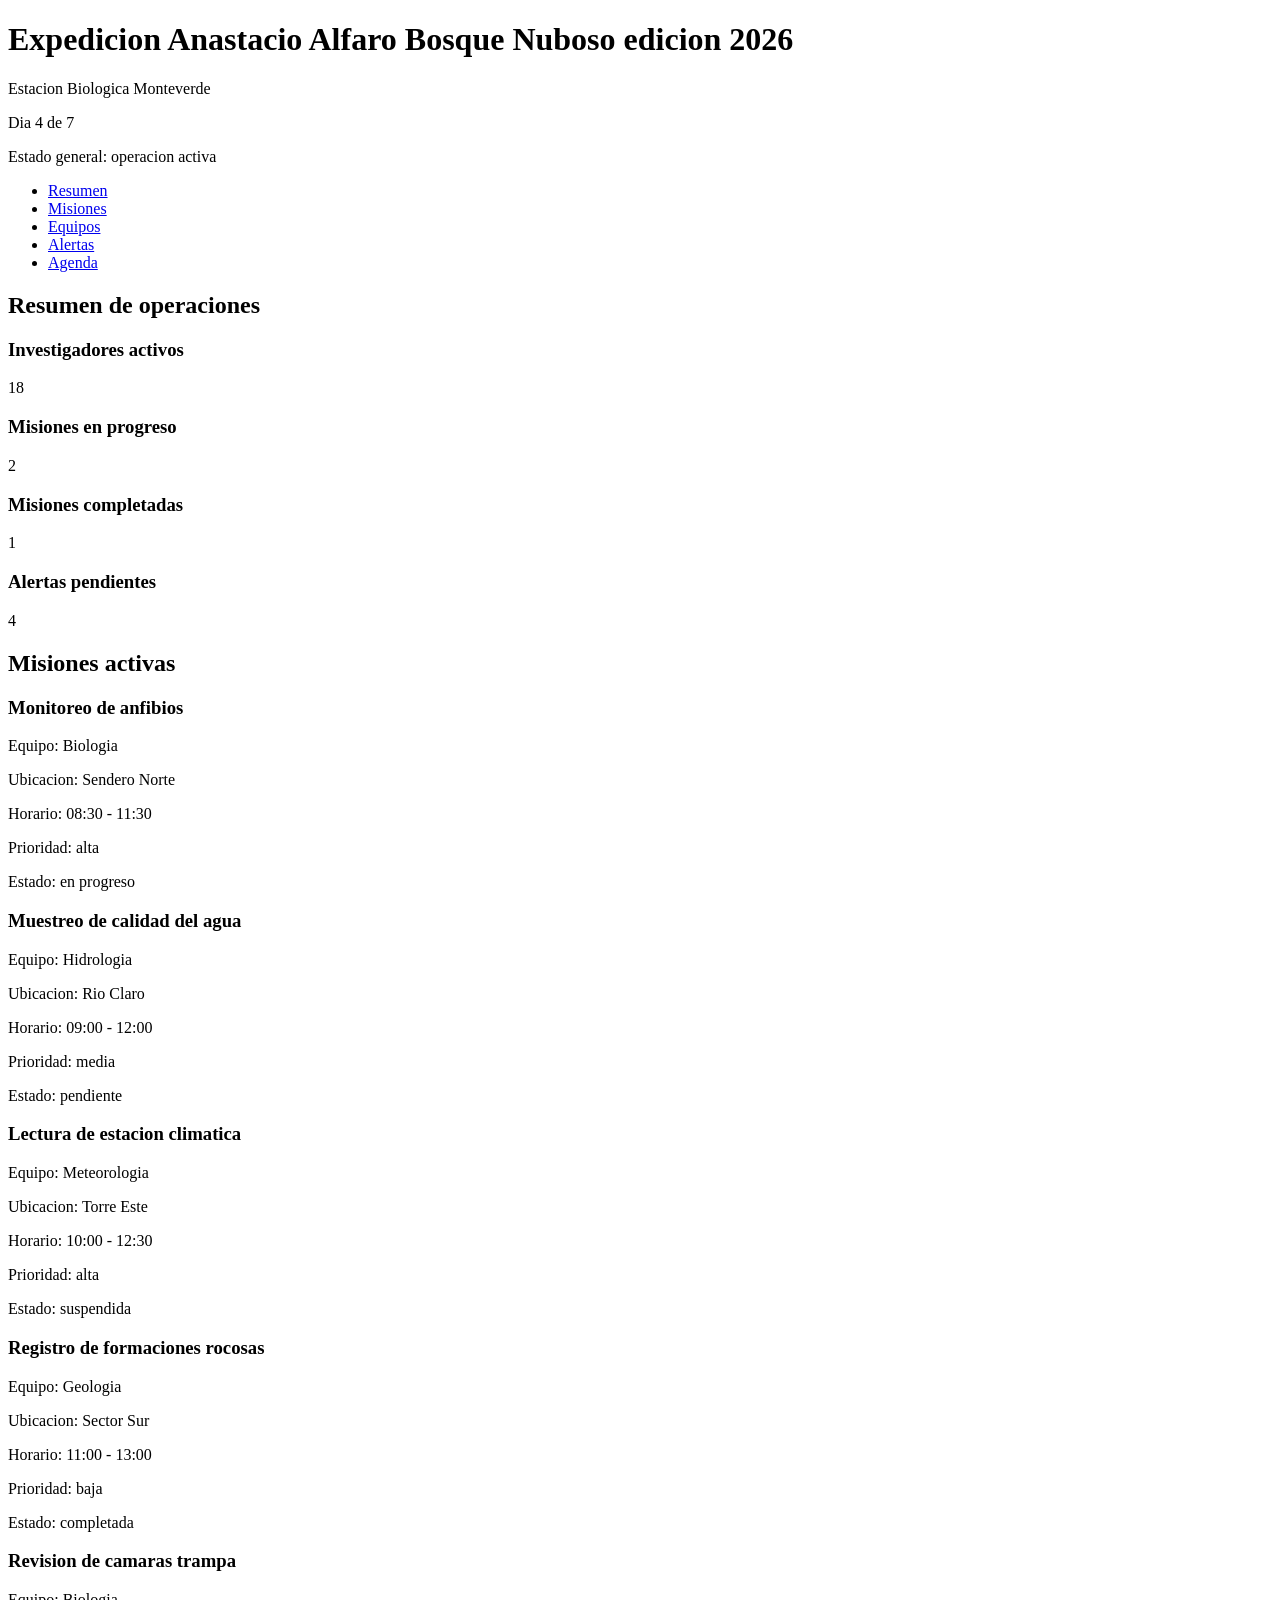
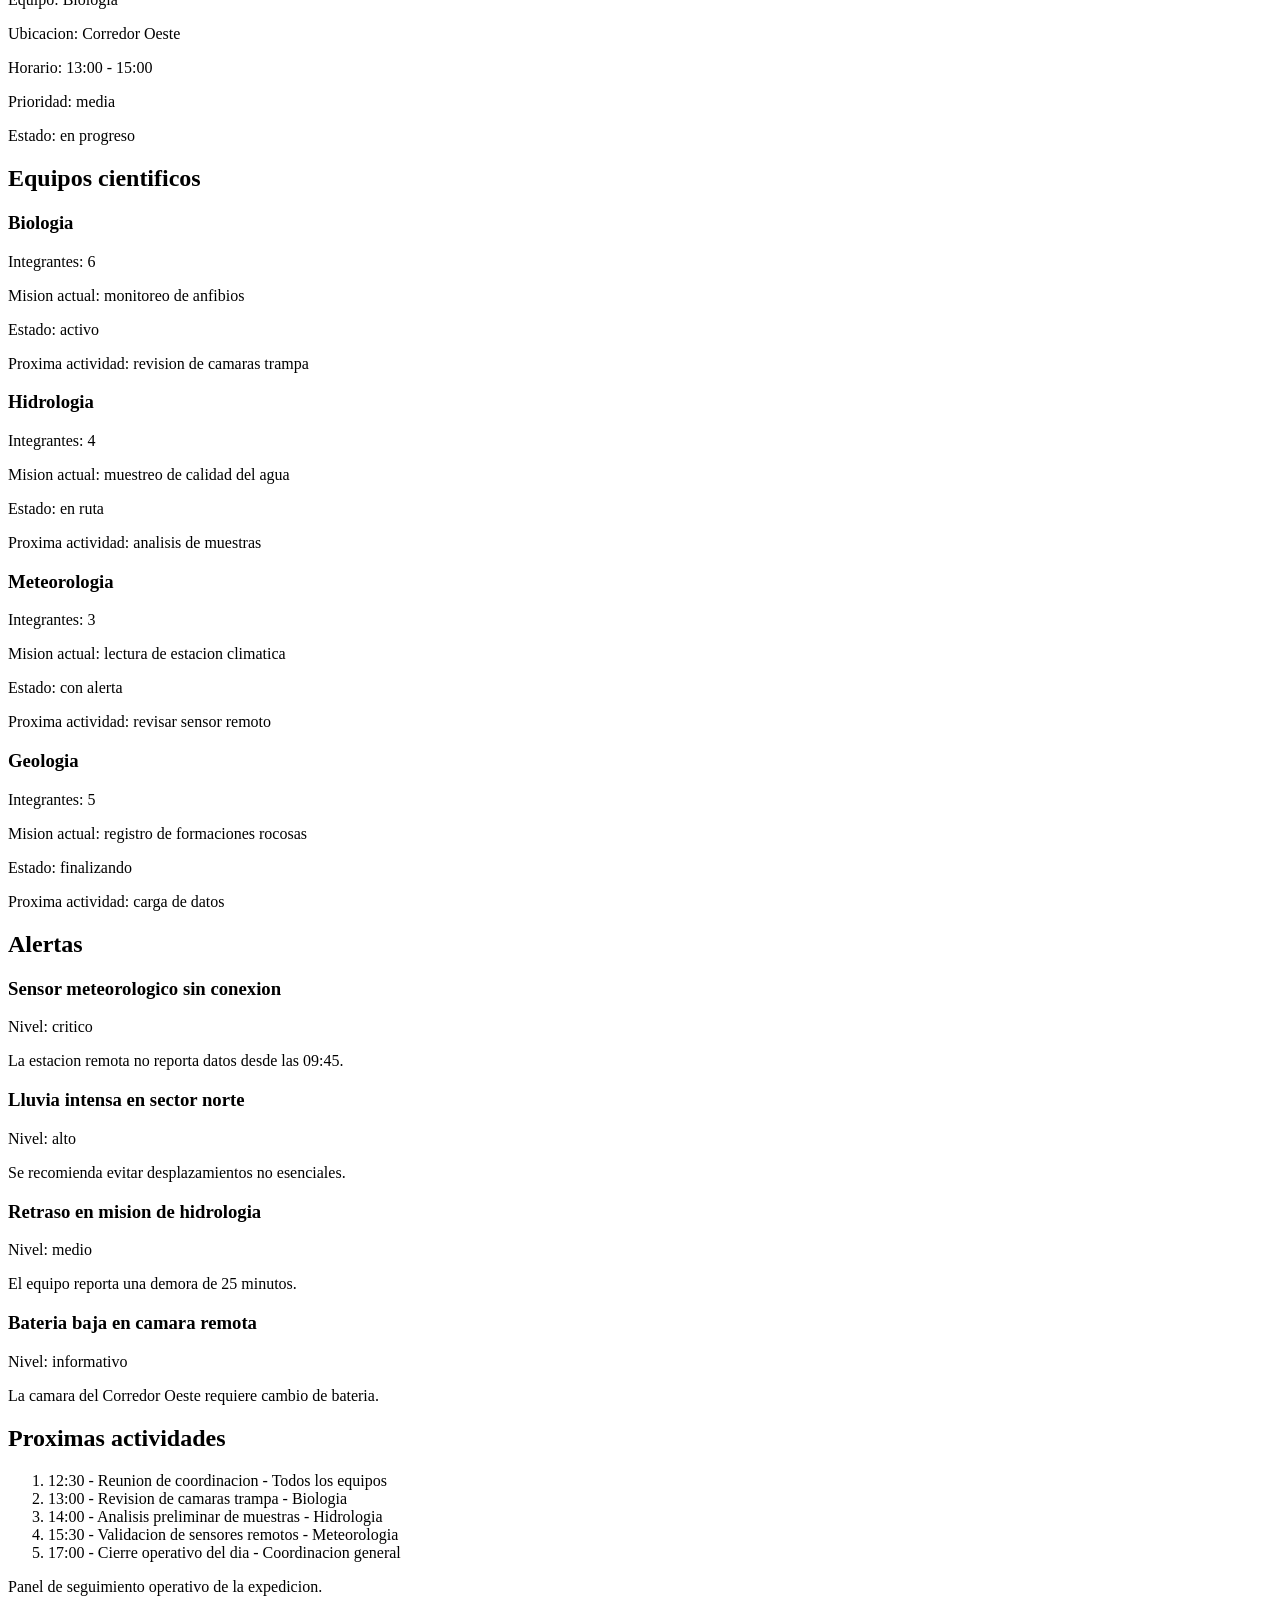
==== caso1/index.html @ 2b522f02 "Esqueleto del caso 1" ====
<!DOCTYPE html>
<html lang="es">
<head>
  <meta charset="UTF-8">
  <meta name="viewport" content="width=device-width, initial-scale=1.0">
  <title>Expedicion Bosque Nuboso 2026</title>
  <link rel="stylesheet" href="css/estilos.css">
</head>
<body>

  <header>
    <h1>Expedicion Anastacio Alfaro Bosque Nuboso edicion 2026</h1>

    <p>Estacion Biologica Monteverde</p>
    <p>Dia 4 de 7</p>
    <p>Estado general: operacion activa</p>

    <nav aria-label="navigation">
      <ul>
        <li><a href="#resumen">Resumen</a></li>
        <li><a href="#misiones">Misiones</a></li>
        <li><a href="#equipos">Equipos</a></li>
        <li><a href="#alertas">Alertas</a></li>
        <li><a href="#agenda">Agenda</a></li>
      </ul>
    </nav>
  </header>

  <main>
    <section id="resume">
      <h2>Resumen de operaciones</h2>

      <article>
        <h3>Investigadores activos</h3>
        <p>18</p>
      </article>

      <article>
        <h3>Misiones en progreso</h3>
        <p>2</p>
      </article>

      <article>
        <h3>Misiones completadas</h3>
        <p>1</p>
      </article>

      <article>
        <h3>Alertas pendientes</h3>
        <p>4</p>
      </article>
    </section>

    <section id="mission">
      <h2>Misiones activas</h2>

      <article>
        <h3>Monitoreo de anfibios</h3>
        <p>Equipo: Biologia</p>
        <p>Ubicacion: Sendero Norte</p>
        <p>Horario: 08:30 - 11:30</p>
        <p>Prioridad: alta</p>
        <p>Estado: en progreso</p>
      </article>

      <article>
        <h3>Muestreo de calidad del agua</h3>
        <p>Equipo: Hidrologia</p>
        <p>Ubicacion: Rio Claro</p>
        <p>Horario: 09:00 - 12:00</p>
        <p>Prioridad: media</p>
        <p>Estado: pendiente</p>
      </article>

      <article>
        <h3>Lectura de estacion climatica</h3>
        <p>Equipo: Meteorologia</p>
        <p>Ubicacion: Torre Este</p>
        <p>Horario: 10:00 - 12:30</p>
        <p>Prioridad: alta</p>
        <p>Estado: suspendida</p>
      </article>

      <article>
        <h3>Registro de formaciones rocosas</h3>
        <p>Equipo: Geologia</p>
        <p>Ubicacion: Sector Sur</p>
        <p>Horario: 11:00 - 13:00</p>
        <p>Prioridad: baja</p>
        <p>Estado: completada</p>
      </article>

      <article>
        <h3>Revision de camaras trampa</h3>
        <p>Equipo: Biologia</p>
        <p>Ubicacion: Corredor Oeste</p>
        <p>Horario: 13:00 - 15:00</p>
        <p>Prioridad: media</p>
        <p>Estado: en progreso</p>
      </article>
    </section>

    <section id="teams">
      <h2>Equipos cientificos</h2>

      <article>
        <h3>Biologia</h3>
        <p>Integrantes: 6</p>
        <p>Mision actual: monitoreo de anfibios</p>
        <p>Estado: activo</p>
        <p>Proxima actividad: revision de camaras trampa</p>
      </article>

      <article>
        <h3>Hidrologia</h3>
        <p>Integrantes: 4</p>
        <p>Mision actual: muestreo de calidad del agua</p>
        <p>Estado: en ruta</p>
        <p>Proxima actividad: analisis de muestras</p>
      </article>

      <article>
        <h3>Meteorologia</h3>
        <p>Integrantes: 3</p>
        <p>Mision actual: lectura de estacion climatica</p>
        <p>Estado: con alerta</p>
        <p>Proxima actividad: revisar sensor remoto</p>
      </article>

      <article>
        <h3>Geologia</h3>
        <p>Integrantes: 5</p>
        <p>Mision actual: registro de formaciones rocosas</p>
        <p>Estado: finalizando</p>
        <p>Proxima actividad: carga de datos</p>
      </article>
    </section>

    <aside id="alerts">
      <h2>Alertas</h2>

      <article>
        <h3>Sensor meteorologico sin conexion</h3>
        <p>Nivel: critico</p>
        <p>La estacion remota no reporta datos desde las 09:45.</p>
      </article>

      <article>
        <h3>Lluvia intensa en sector norte</h3>
        <p>Nivel: alto</p>
        <p>Se recomienda evitar desplazamientos no esenciales.</p>
      </article>

      <article>
        <h3>Retraso en mision de hidrologia</h3>
        <p>Nivel: medio</p>
        <p>El equipo reporta una demora de 25 minutos.</p>
      </article>

      <article>
        <h3>Bateria baja en camara remota</h3>
        <p>Nivel: informativo</p>
        <p>La camara del Corredor Oeste requiere cambio de bateria.</p>
      </article>
    </aside>

    <section id="agenda">
      <h2>Proximas actividades</h2>

      <ol>
        <li>12:30 - Reunion de coordinacion - Todos los equipos</li>
        <li>13:00 - Revision de camaras trampa - Biologia</li>
        <li>14:00 - Analisis preliminar de muestras - Hidrologia</li>
        <li>15:30 - Validacion de sensores remotos - Meteorologia</li>
        <li>17:00 - Cierre operativo del dia - Coordinacion general</li>
      </ol>
    </section>
  </main>

  <footer>
    <p>Panel de seguimiento operativo de la expedicion.</p>
  </footer>

</body>
</html>
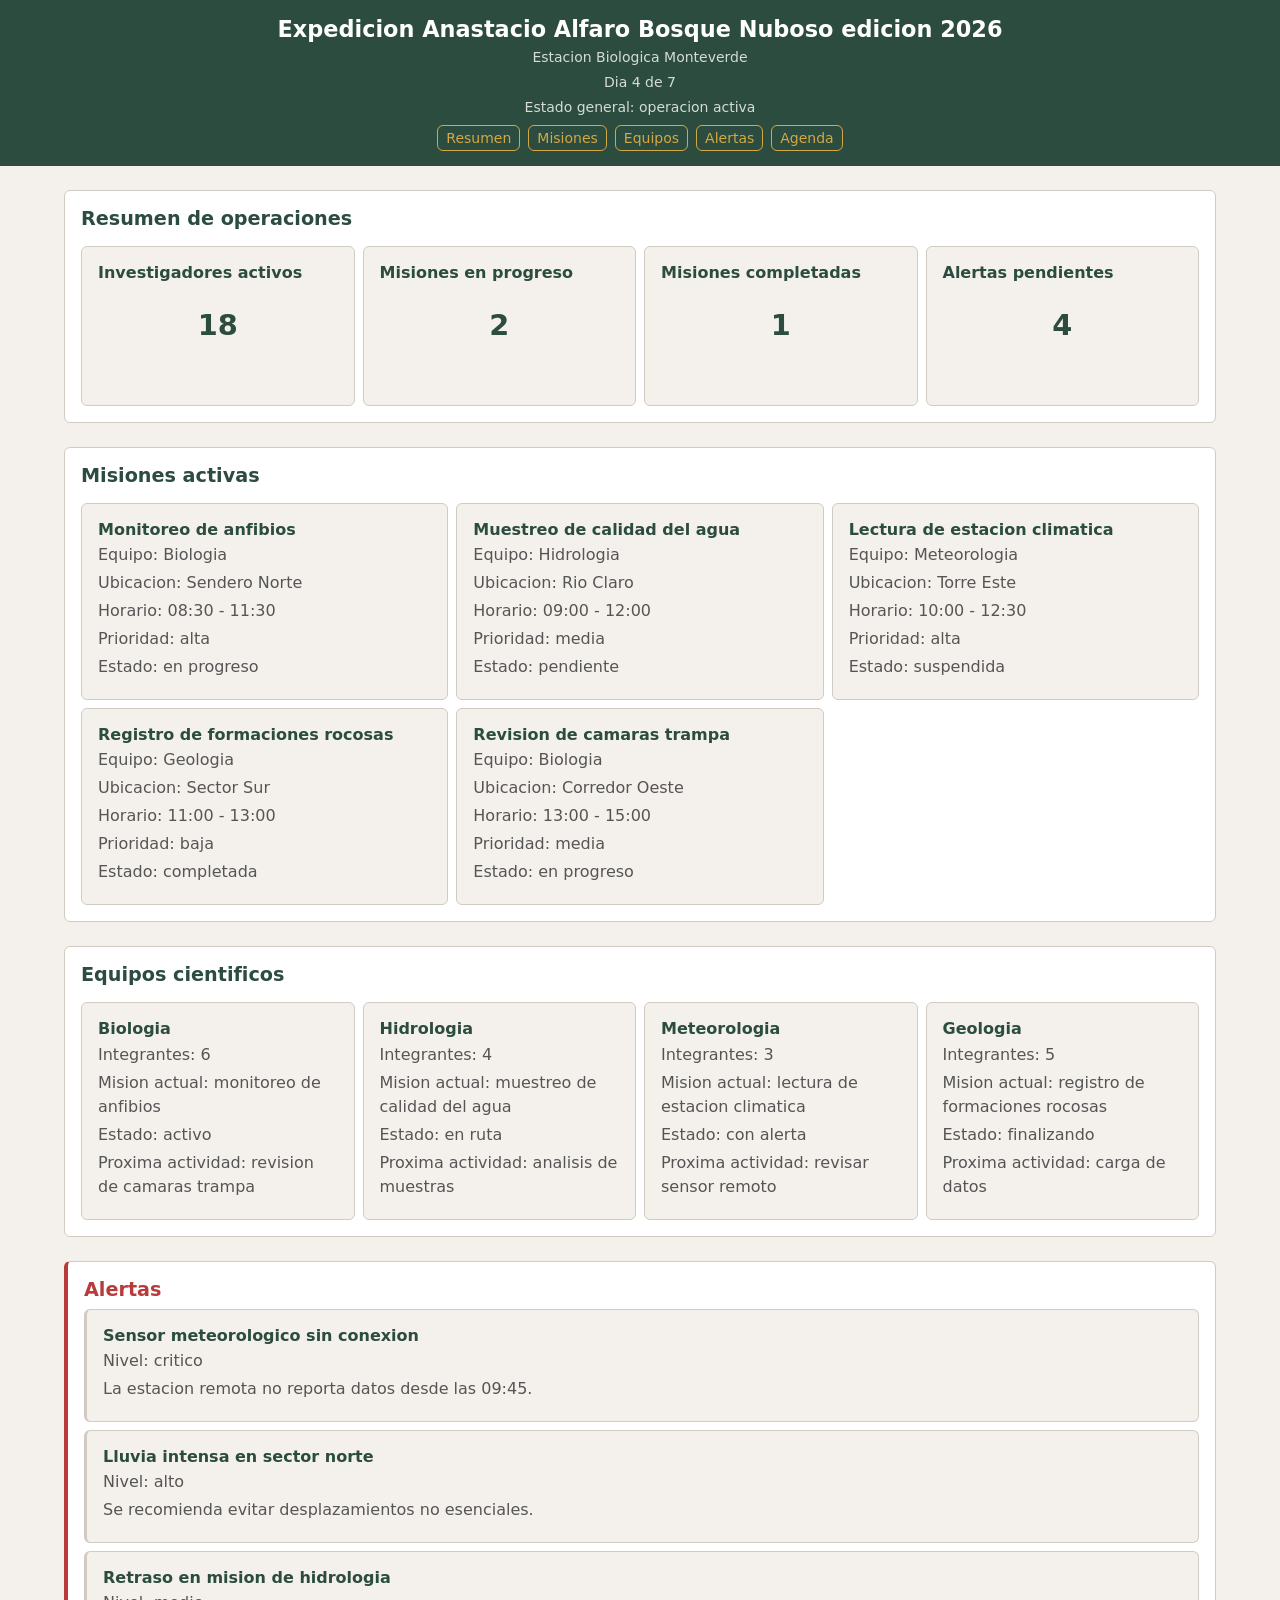
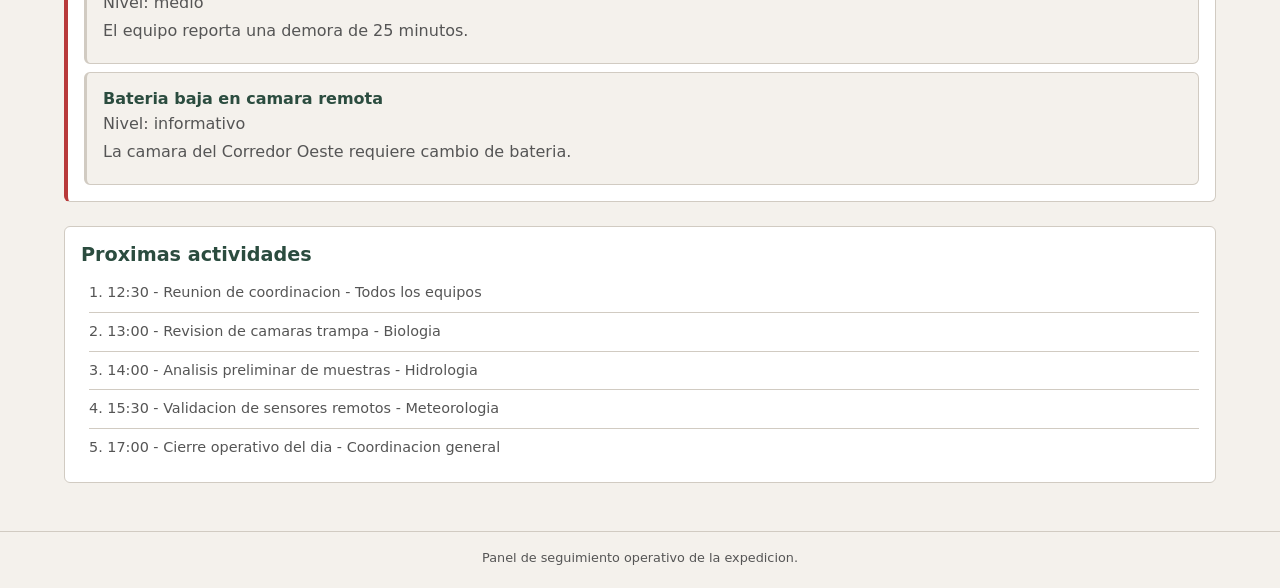
==== commit 9ea9a57b: "refractor del caso 1" ====
--- a/caso1/index.html
+++ b/caso1/index.html
@@ -17,10 +17,10 @@
 
     <nav aria-label="navigation">
       <ul>
-        <li><a href="#resumen">Resumen</a></li>
-        <li><a href="#misiones">Misiones</a></li>
-        <li><a href="#equipos">Equipos</a></li>
-        <li><a href="#alertas">Alertas</a></li>
+        <li><a href="#resume">Resumen</a></li>
+        <li><a href="#mission">Misiones</a></li>
+        <li><a href="#teams">Equipos</a></li>
+        <li><a href="#alerts">Alertas</a></li>
         <li><a href="#agenda">Agenda</a></li>
       </ul>
     </nav>
--- a/caso1/css/estilos.css
+++ b/caso1/css/estilos.css
@@ -0,0 +1,288 @@
+/* === Reset basico === */
+*,
+*::before,
+*::after {
+  box-sizing: border-box;
+  margin: 0;
+  padding: 0;
+}
+
+/* === Variables CSS === */
+:root {
+  --color-primary: #2b4c3f;
+  --color-primary-light: #3a6b55;
+  --color-accent: #d4a843;
+  --color-danger: #b83a3a;
+  --color-warning: #c47f17;
+  --color-info: #2a7ab5;
+  --color-bg: #f4f1ec;
+  --color-surface: #ffffff;
+  --color-text: #1e1e1e;
+  --color-text-secondary: #555555;
+  --color-border: #d1cbc2;
+  --space-xs: 0.25rem;
+  --space-sm: 0.5rem;
+  --space-md: 1rem;
+  --space-lg: 1.5rem;
+  --space-xl: 2rem;
+  --radius: 0.375rem;
+  --max-width: 75rem;
+}
+
+/* === Estilos base === */
+body {
+  font-family: system-ui, -apple-system, "Segoe UI", Roboto, sans-serif;
+  font-size: 1rem;
+  line-height: 1.5;
+  color: var(--color-text);
+  background-color: var(--color-bg);
+  overflow-x: hidden;
+}
+
+h1, h2, h3 {
+  line-height: 1.2;
+  color: var(--color-primary);
+}
+
+h1 { font-size: 1.4rem; }
+h2 { font-size: 1.2rem; margin-bottom: var(--space-sm); }
+h3 { font-size: 1rem; margin-bottom: var(--space-xs); }
+
+p {
+  margin-bottom: var(--space-xs);
+  color: var(--color-text-secondary);
+}
+
+a {
+  color: var(--color-accent);
+  text-decoration: none;
+}
+
+a:hover {
+  text-decoration: underline;
+}
+
+/* === Header con sticky === */
+header {
+  position: sticky;
+  top: 0;
+  z-index: 10;
+  background-color: var(--color-primary);
+  color: #ffffff;
+  padding: var(--space-md);
+}
+
+header h1 {
+  color: #ffffff;
+  margin-bottom: var(--space-xs);
+}
+
+header p {
+  color: #ffffffcc;
+  font-size: 0.875rem;
+  margin-bottom: var(--space-xs);
+}
+
+/* === Navegacion con Flexbox === */
+nav ul {
+  list-style: none;
+  display: flex;
+  flex-wrap: wrap;
+  gap: var(--space-sm);
+  margin-top: var(--space-sm);
+}
+
+nav a {
+  color: var(--color-accent);
+  font-size: 0.875rem;
+  padding: var(--space-xs) var(--space-sm);
+  border: 1px solid var(--color-accent);
+  border-radius: var(--radius);
+}
+
+nav a:hover {
+  background-color: var(--color-accent);
+  color: var(--color-primary);
+  text-decoration: none;
+}
+
+/* === Main: Grid mobile-first (1 columna) === */
+main {
+  display: grid;
+  grid-template-columns: 1fr;
+  gap: var(--space-lg);
+  padding: var(--space-md);
+  max-width: var(--max-width);
+  margin: 0 auto;
+}
+
+/* === Secciones === */
+section, aside {
+  background-color: var(--color-surface);
+  border: 1px solid var(--color-border);
+  border-radius: var(--radius);
+  padding: var(--space-md);
+}
+
+/* === Tarjetas (articles) === */
+article {
+  background-color: var(--color-bg);
+  border: 1px solid var(--color-border);
+  border-radius: var(--radius);
+  padding: var(--space-md);
+  margin-bottom: var(--space-sm);
+}
+
+article:last-child {
+  margin-bottom: 0;
+}
+
+/* === Resumen: grid para aislar h2 de las tarjetas === */
+#resume {
+  display: grid;
+  grid-template-columns: 1fr;
+  gap: var(--space-sm);
+}
+
+#resume h2 {
+  grid-column: 1 / -1;
+}
+
+#resume article {
+  position: relative;
+  min-height: 10rem;
+  margin-bottom: 0;
+}
+
+#resume article h3 {
+  position: relative;
+  z-index: 1;
+}
+
+#resume article p {
+  position: absolute;
+  inset: 0;
+  display: grid;
+  place-items: center;
+  margin: 0;
+  font-size: 1.8rem;
+  font-weight: 700;
+  color: var(--color-primary);
+}
+
+/* === Misiones y equipos: paneles con tarjetas en cuadrícula === */
+#mission,
+#teams {
+  display: grid;
+  grid-template-columns: 1fr;
+  gap: var(--space-sm);
+}
+
+#mission h2,
+#teams h2 {
+  grid-column: 1 / -1;
+}
+
+#mission article,
+#teams article {
+  margin-bottom: 0;
+}
+
+/* === Alertas: diferenciacion visual === */
+#alerts {
+  border-left: 4px solid var(--color-danger);
+}
+
+#alerts h2 {
+  color: var(--color-danger);
+}
+
+#alerts article {
+  border-left: 3px solid var(--color-border);
+}
+
+/* === Agenda === */
+#agenda ol {
+  list-style-position: inside;
+  padding-left: var(--space-sm);
+}
+
+#agenda li {
+  padding: var(--space-sm) 0;
+  border-bottom: 1px solid var(--color-border);
+  font-size: 0.9rem;
+  color: var(--color-text-secondary);
+}
+
+#agenda li:last-child {
+  border-bottom: none;
+}
+
+/* === Footer === */
+footer {
+  text-align: center;
+  padding: var(--space-md);
+  font-size: 0.8rem;
+  color: var(--color-text-secondary);
+  border-top: 1px solid var(--color-border);
+  margin-top: var(--space-lg);
+}
+
+/* === Tablet: min 48rem === */
+@media (min-width: 48rem) {
+  header {
+    text-align: center;
+  }
+
+  nav ul {
+    justify-content: center;
+  }
+
+  main {
+    grid-template-columns: repeat(2, 1fr);
+    padding: var(--space-lg);
+  }
+
+  #agenda {
+    grid-column: 1 / -1;
+  }
+
+  #resume {
+    grid-template-columns: repeat(4, minmax(0, 1fr));
+  }
+
+  #mission,
+  #teams {
+    grid-column: 1 / -1;
+    grid-template-columns: repeat(2, minmax(0, 1fr));
+  }
+}
+
+/* === Escritorio: min 64rem === */
+@media (min-width: 64rem) {
+  main {
+    grid-template-columns: 1fr;
+  }
+
+  #resume,
+  #agenda {
+    grid-column: auto;
+  }
+
+  #alerts {
+    grid-column: auto;
+    grid-row: auto;
+  }
+
+  #mission {
+    grid-template-columns: repeat(3, minmax(0, 1fr));
+  }
+
+  #teams {
+    grid-template-columns: repeat(4, minmax(0, 1fr));
+  }
+
+  #alerts {
+    grid-template-columns: repeat(2, minmax(0, 1fr));
+  }
+}
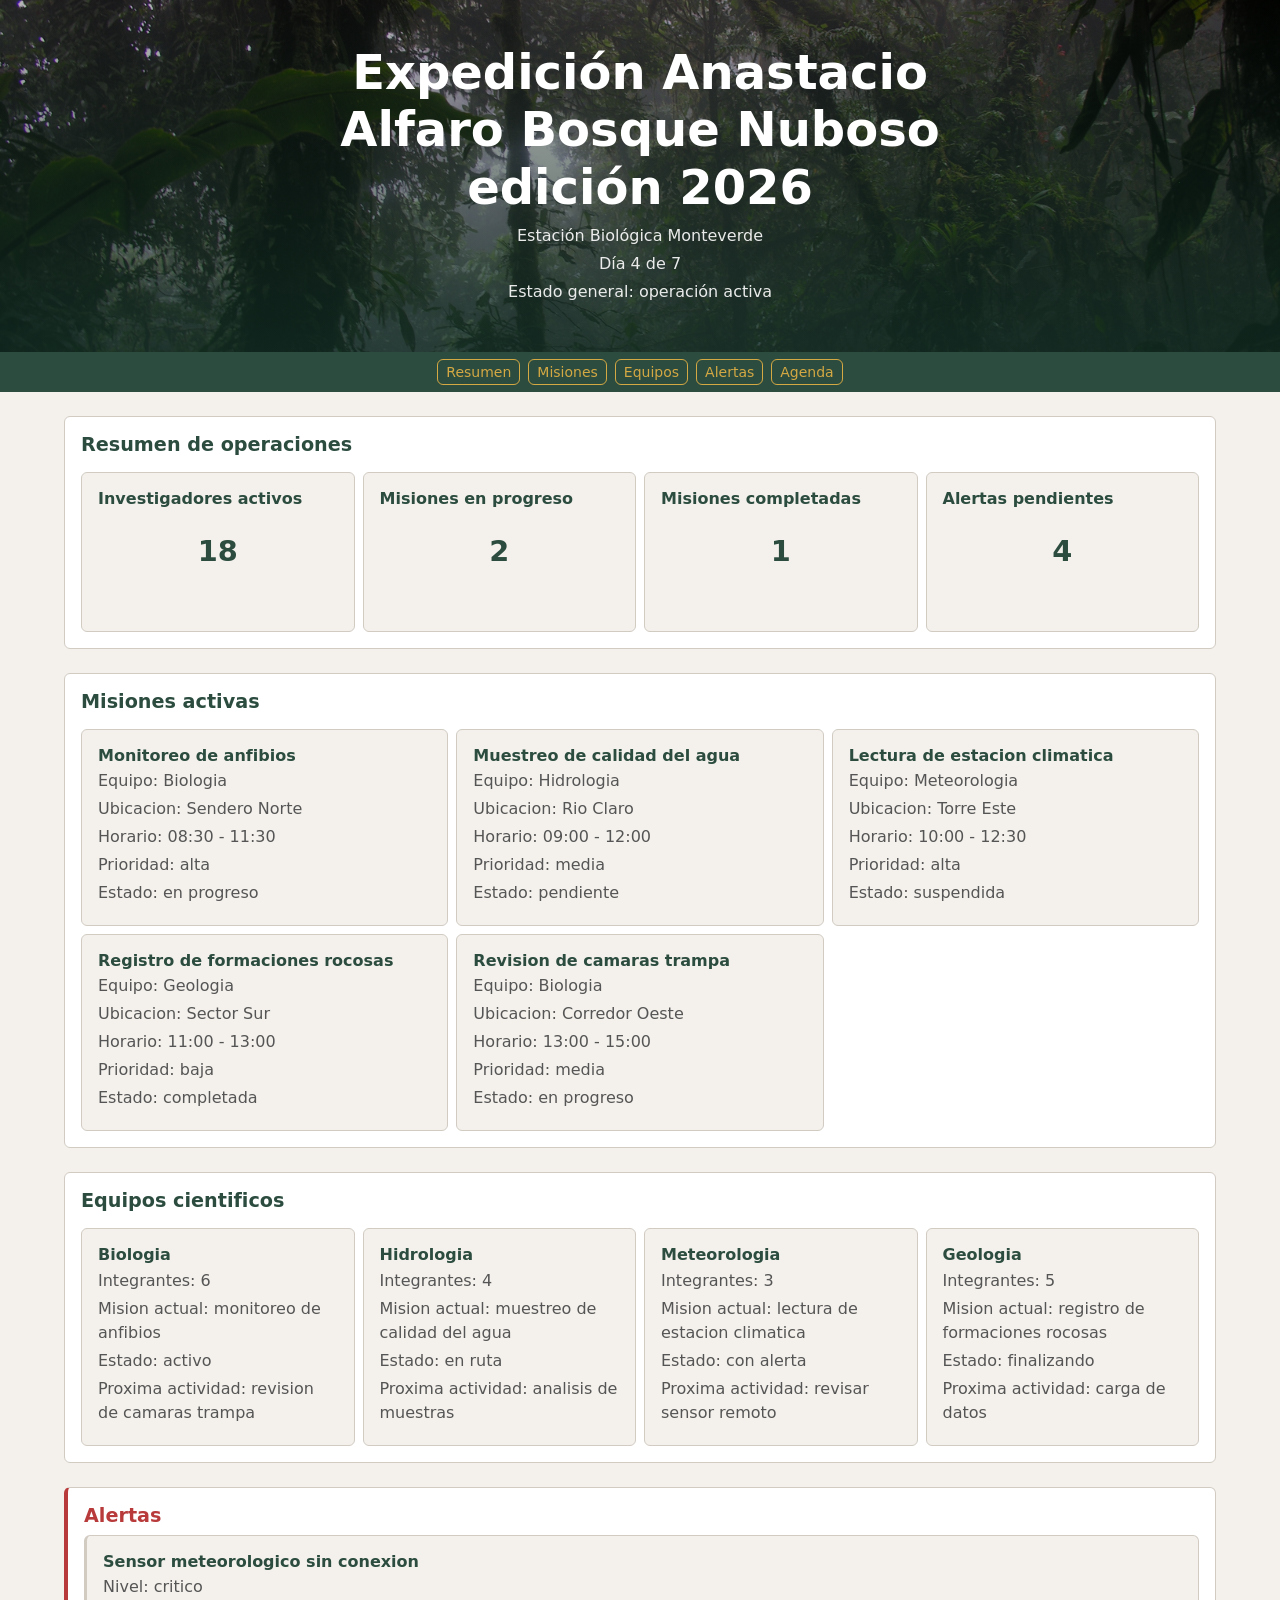
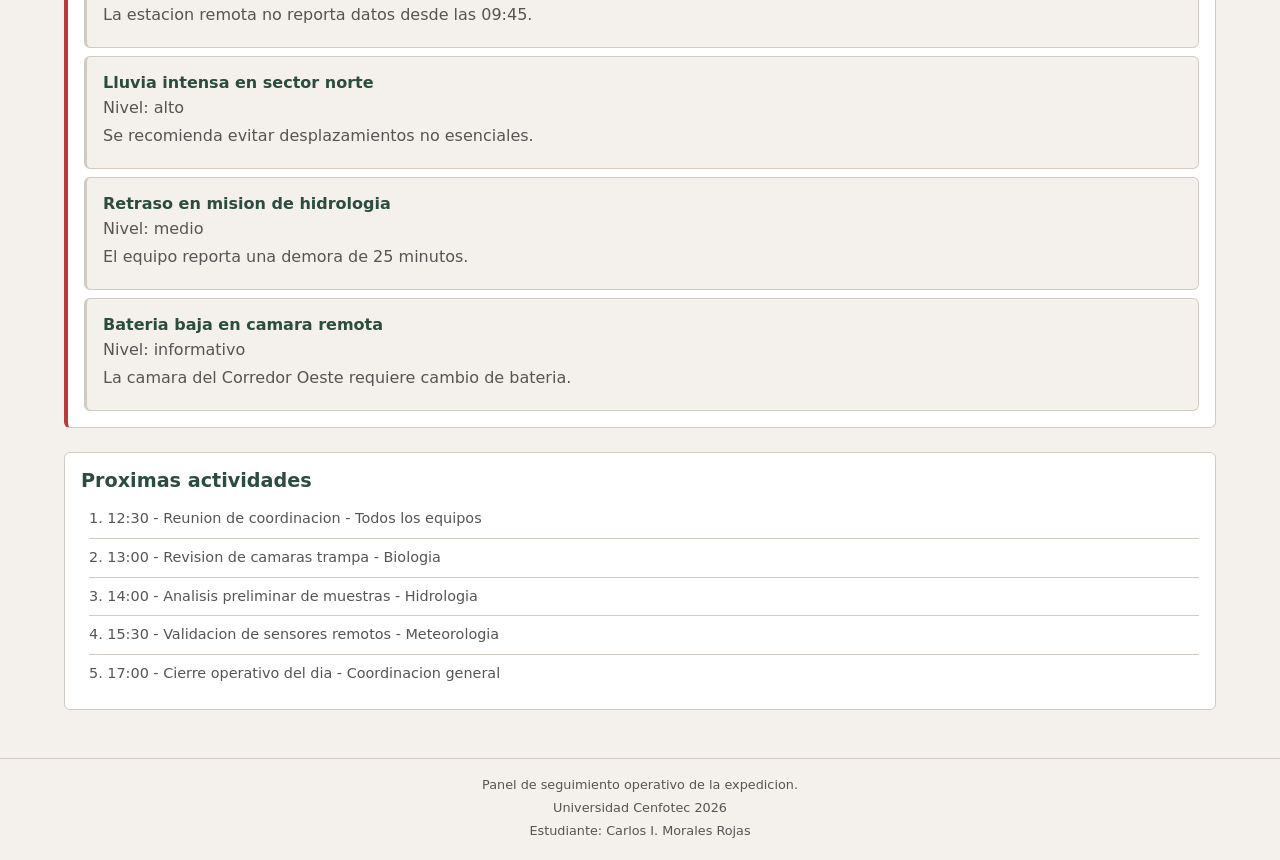
==== commit 68f8c5ef: "anadir imagen de fondo" ====
--- a/caso1/index.html
+++ b/caso1/index.html
@@ -9,13 +9,21 @@
 <body>
 
   <header>
-    <h1>Expedicion Anastacio Alfaro Bosque Nuboso edicion 2026</h1>
+    <div class="hero">
+      <img
+        src="img/MonteVerde.jpg"
+        alt="Bosque nuboso de Monteverde cubierto por neblina"
+      >
 
-    <p>Estacion Biologica Monteverde</p>
-    <p>Dia 4 de 7</p>
-    <p>Estado general: operacion activa</p>
+      <div class="hero-content">
+        <h1>Expedición Anastacio Alfaro Bosque Nuboso edición 2026</h1>
+        <p>Estación Biológica Monteverde</p>
+        <p>Día 4 de 7</p>
+        <p>Estado general: operación activa</p>
+      </div>
+    </div>
 
-    <nav aria-label="navigation">
+    <nav aria-label="Navegación principal">
       <ul>
         <li><a href="#resume">Resumen</a></li>
         <li><a href="#mission">Misiones</a></li>
@@ -179,7 +187,10 @@
 
   <footer>
     <p>Panel de seguimiento operativo de la expedicion.</p>
+    <p>Universidad Cenfotec 2026 </p>
+    <p>Estudiante: Carlos I. Morales Rojas</p>
+
   </footer>
 
 </body>
-</html>+</html>
--- a/caso1/css/estilos.css
+++ b/caso1/css/estilos.css
@@ -64,32 +64,72 @@
 
 /* === Header con sticky === */
 header {
+  background-color: var(--color-primary);
+}
+
+.hero {
+  position: relative;
+  min-height: clamp(14rem, 32vw, 22rem);
+  display: grid;
+  place-items: center;
+  overflow: hidden;
+}
+
+.hero::after {
+  content: "";
+  position: absolute;
+  inset: 0;
+  background: linear-gradient(
+    to bottom,
+    rgb(0 0 0 / 0.28),
+    rgb(17 45 35 / 0.78)
+  );
+}
+
+.hero img {
+  position: absolute;
+  inset: 0;
+  width: 100%;
+  height: 100%;
+  object-fit: cover;
+  object-position: center 42%;
+}
+
+.hero-content {
+  position: relative;
+  z-index: 1;
+  max-width: 48rem;
+  padding: var(--space-xl);
+  text-align: center;
+  color: #ffffff;
+}
+
+.hero-content h1 {
+  color: #ffffff;
+  font-size: clamp(1.7rem, 4vw, 3rem);
+  margin-bottom: var(--space-sm);
+}
+
+.hero-content p {
+  color: rgb(255 255 255 / 0.9);
+  margin-bottom: var(--space-xs);
+}
+
+/* === Navegacion con Flexbox === */
+nav {
   position: sticky;
   top: 0;
   z-index: 10;
+  padding: var(--space-sm) var(--space-md);
   background-color: var(--color-primary);
-  color: #ffffff;
-  padding: var(--space-md);
-}
-
-header h1 {
-  color: #ffffff;
-  margin-bottom: var(--space-xs);
-}
-
-header p {
-  color: #ffffffcc;
-  font-size: 0.875rem;
-  margin-bottom: var(--space-xs);
-}
-
-/* === Navegacion con Flexbox === */
+}
+
 nav ul {
   list-style: none;
   display: flex;
+  justify-content: center;
   flex-wrap: wrap;
   gap: var(--space-sm);
-  margin-top: var(--space-sm);
 }
 
 nav a {
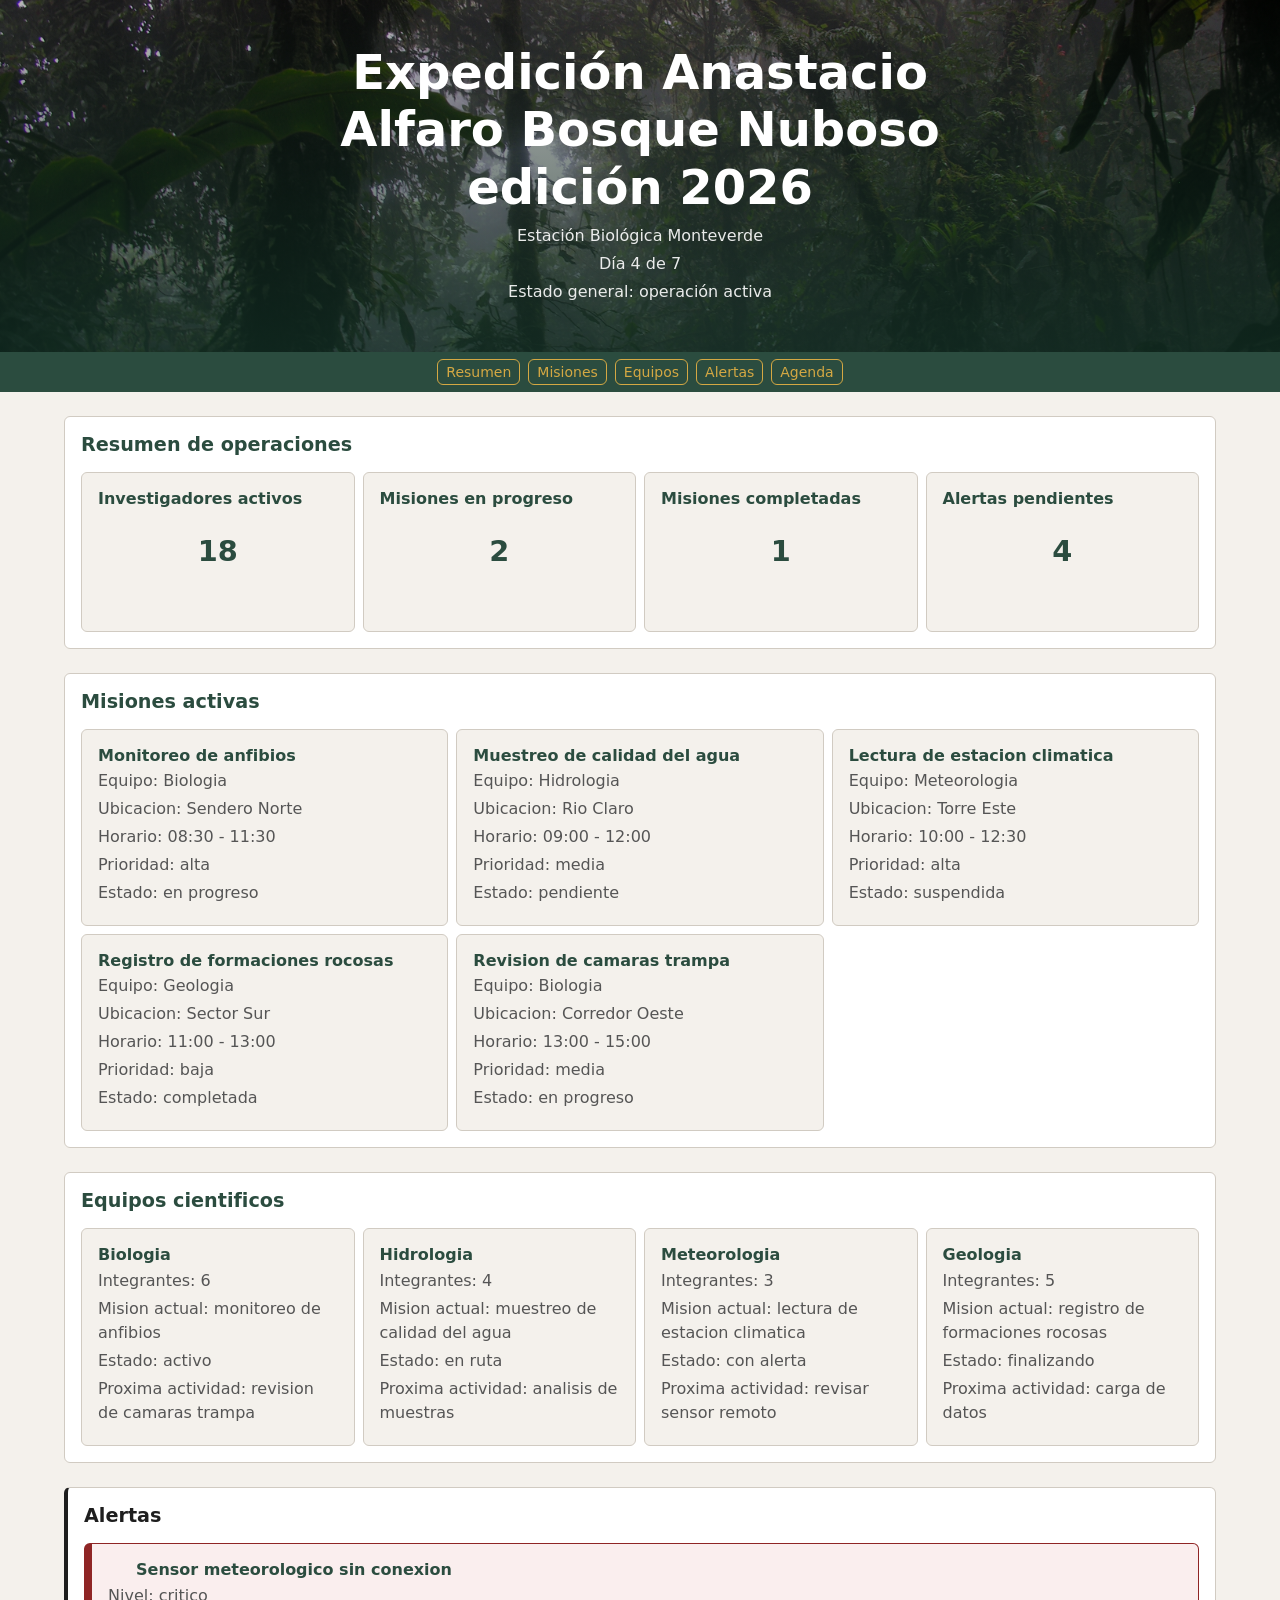
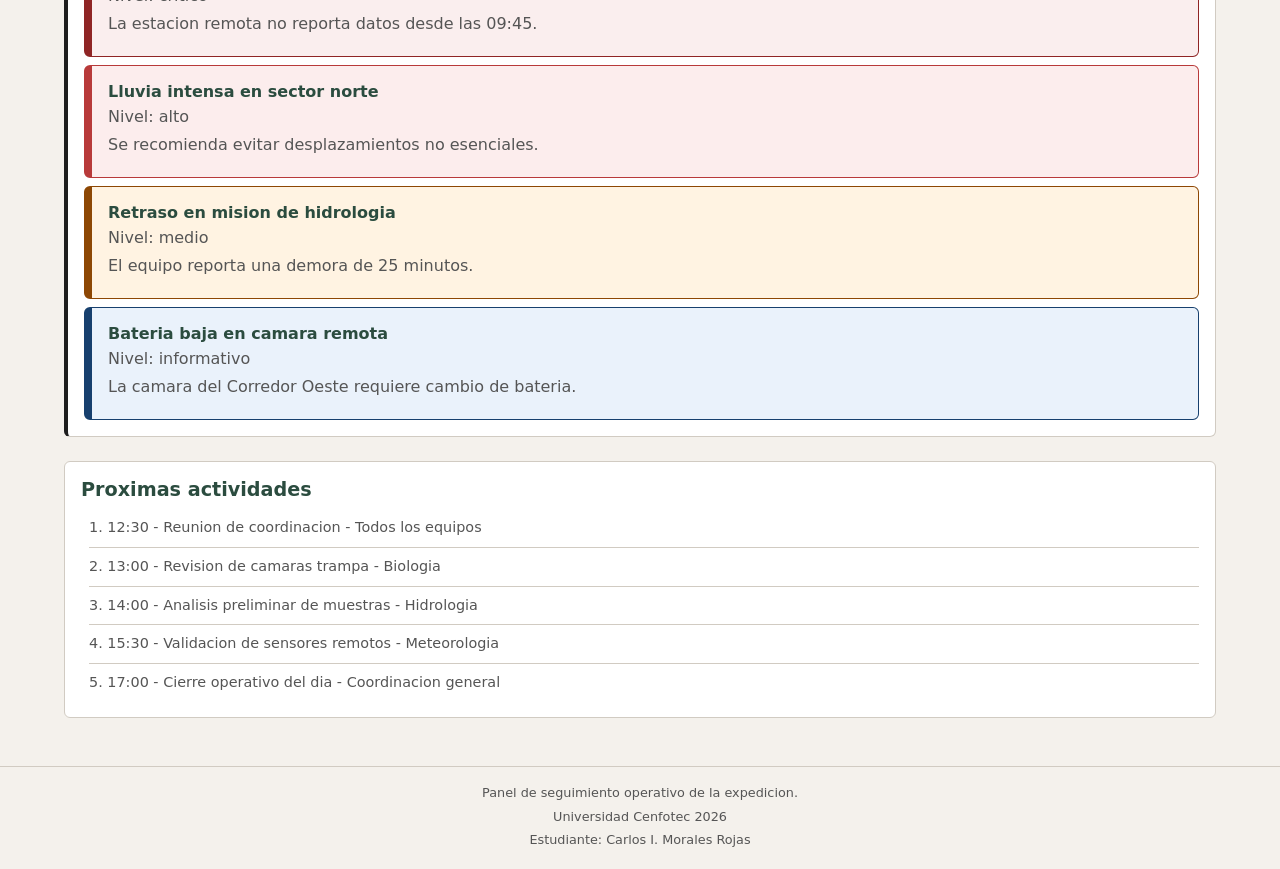
==== commit 414e5da8: "alertas con colores e icono para criticidad" ====
--- a/caso1/index.html
+++ b/caso1/index.html
@@ -147,25 +147,28 @@
     <aside id="alerts">
       <h2>Alertas</h2>
 
-      <article>
-        <h3>Sensor meteorologico sin conexion</h3>
+      <article class="alert alert--critical">
+        <h3>
+          <span class="alert-icon" aria-hidden="true"></span>
+          Sensor meteorologico sin conexion
+        </h3>
         <p>Nivel: critico</p>
         <p>La estacion remota no reporta datos desde las 09:45.</p>
       </article>
 
-      <article>
+      <article class="alert alert--high">
         <h3>Lluvia intensa en sector norte</h3>
         <p>Nivel: alto</p>
         <p>Se recomienda evitar desplazamientos no esenciales.</p>
       </article>
 
-      <article>
+      <article class="alert alert--medium">
         <h3>Retraso en mision de hidrologia</h3>
         <p>Nivel: medio</p>
         <p>El equipo reporta una demora de 25 minutos.</p>
       </article>
 
-      <article>
+      <article class="alert alert--info">
         <h3>Bateria baja en camara remota</h3>
         <p>Nivel: informativo</p>
         <p>La camara del Corredor Oeste requiere cambio de bateria.</p>
--- a/caso1/css/estilos.css
+++ b/caso1/css/estilos.css
@@ -15,6 +15,14 @@
   --color-danger: #b83a3a;
   --color-warning: #c47f17;
   --color-info: #2a7ab5;
+  --color-critical-bg: #faeeee;
+  --color-critical-border: #8f2525;
+  --color-high-bg: #fceded;
+  --color-high-border: #b83a3a;
+  --color-medium-bg: #fff3e2;
+  --color-medium-border: #8d4704;
+  --color-info-bg: #eaf2fb;
+  --color-info-border: #17406e;
   --color-bg: #f4f1ec;
   --color-surface: #ffffff;
   --color-text: #1e1e1e;
@@ -230,15 +238,58 @@
 
 /* === Alertas: diferenciacion visual === */
 #alerts {
-  border-left: 4px solid var(--color-danger);
+  border-left: 4px solid var(--color-text);
+  display: grid;
+  grid-template-columns: 1fr;
+  gap: var(--space-sm);
 }
 
 #alerts h2 {
-  color: var(--color-danger);
+  color: var(--color-text);
+  grid-column: 1 / -1;
 }
 
 #alerts article {
   border-left: 3px solid var(--color-border);
+  margin-bottom: 0;
+}
+
+#alerts .alert--critical {
+  background-color: var(--color-critical-bg);
+  border-color: var(--color-critical-border);
+  border-left: 0.5rem solid var(--color-critical-border);
+}
+
+#alerts .alert--critical h3 {
+  display: flex;
+  align-items: center;
+  gap: var(--space-sm);
+}
+
+#alerts .alert-icon {
+  inline-size: 1.25rem;
+  block-size: 1.25rem;
+  flex: 0 0 auto;
+  background-color: var(--color-critical-border);
+  mask: url("../img/critical-ico.svg") center / contain no-repeat;
+}
+
+#alerts .alert--high {
+  background-color: var(--color-high-bg);
+  border-color: var(--color-high-border);
+  border-left: 0.5rem solid var(--color-high-border);
+}
+
+#alerts .alert--medium {
+  background-color: var(--color-medium-bg);
+  border-color: var(--color-medium-border);
+  border-left: 0.5rem solid var(--color-medium-border);
+}
+
+#alerts .alert--info {
+  background-color: var(--color-info-bg);
+  border-color: var(--color-info-border);
+  border-left: 0.5rem solid var(--color-info-border);
 }
 
 /* === Agenda === */
@@ -288,6 +339,7 @@
   }
 
   #resume {
+    grid-column: 1 / -1;
     grid-template-columns: repeat(4, minmax(0, 1fr));
   }
 
@@ -296,6 +348,10 @@
     grid-column: 1 / -1;
     grid-template-columns: repeat(2, minmax(0, 1fr));
   }
+
+  #alerts {
+    grid-column: 1 / -1;
+  }
 }
 
 /* === Escritorio: min 64rem === */
@@ -323,6 +379,6 @@
   }
 
   #alerts {
-    grid-template-columns: repeat(2, minmax(0, 1fr));
-  }
-}
+    grid-template-columns: 1fr;
+  }
+}
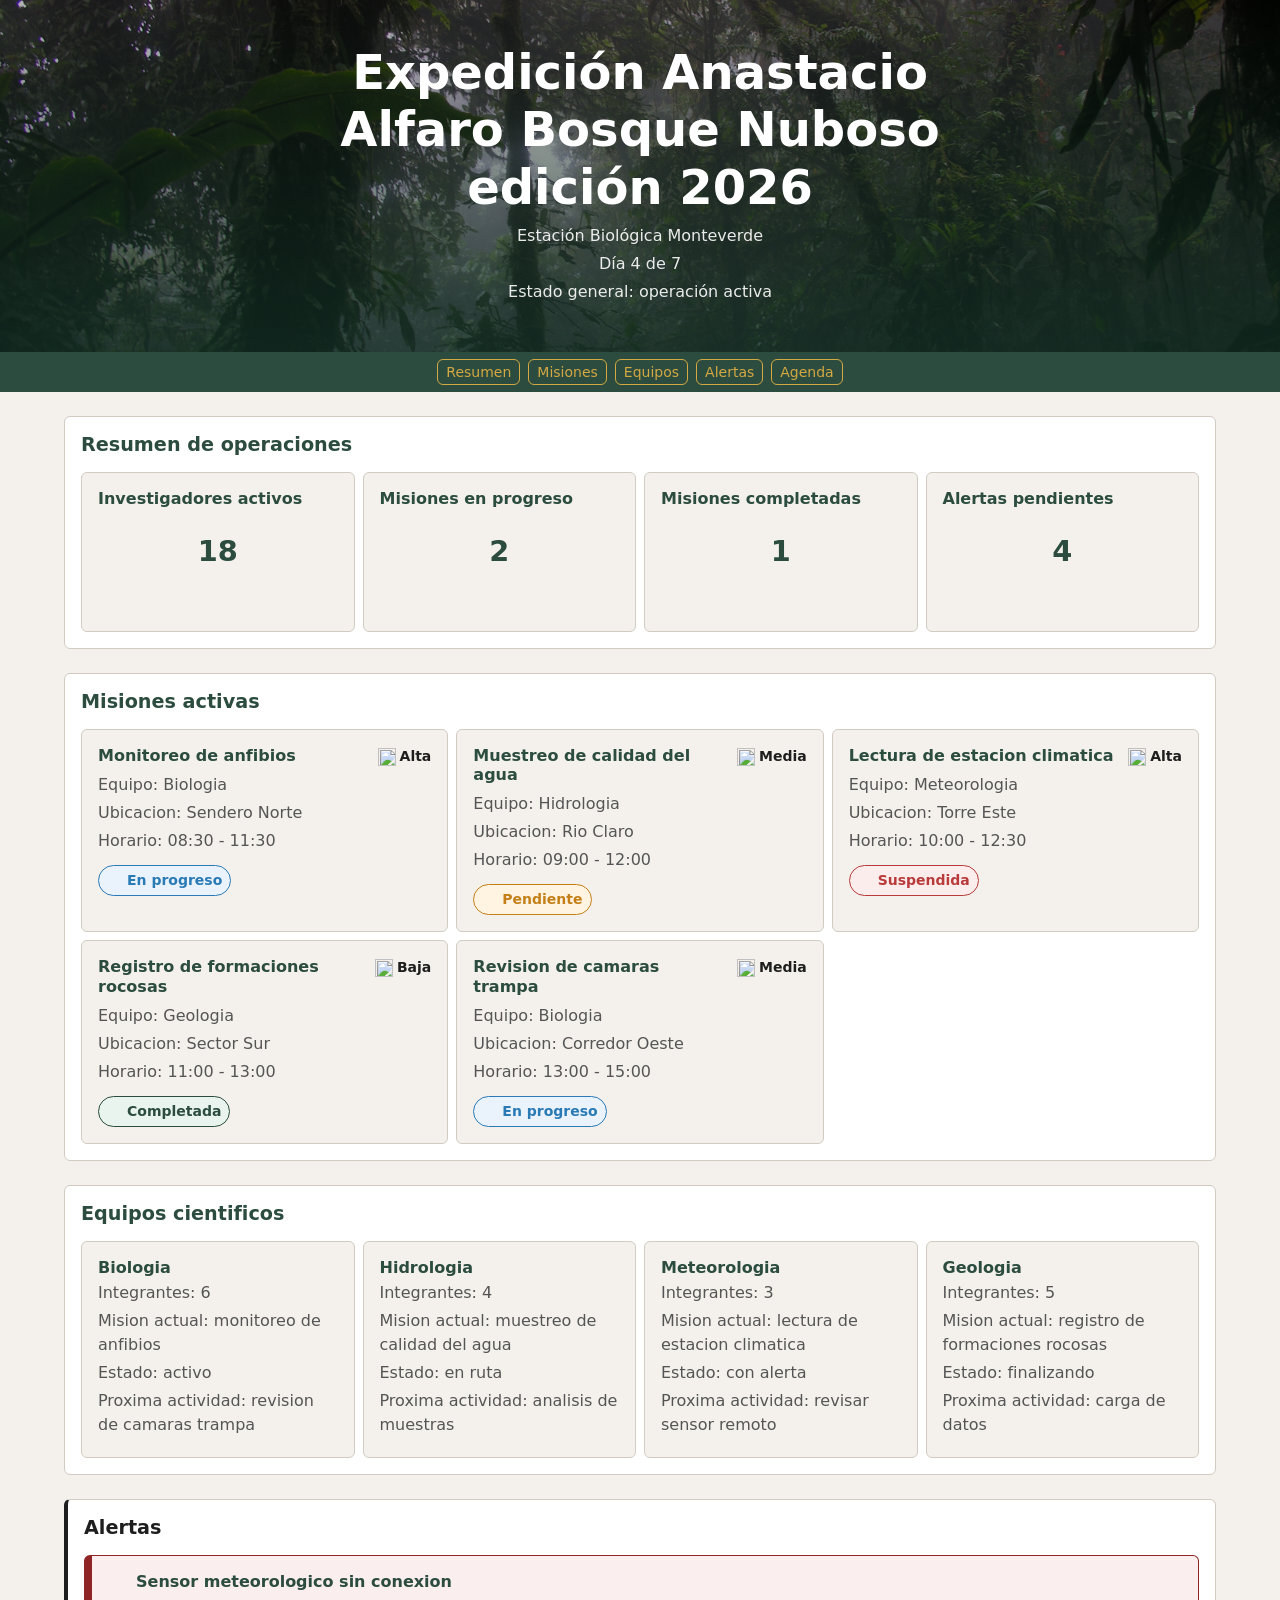
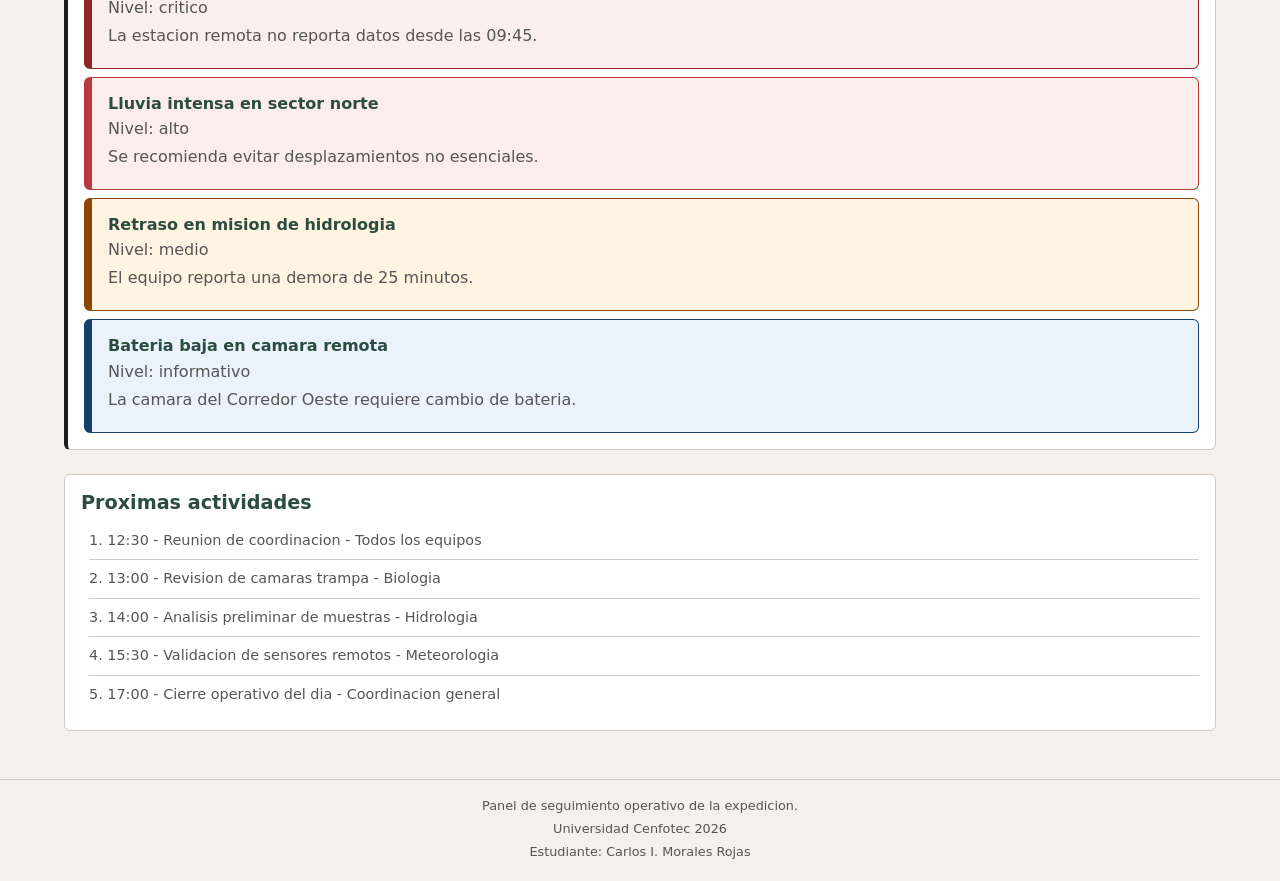
==== commit 072058ac: "aplicado concepto de prioridad y estado para las misiones" ====
--- a/caso1/index.html
+++ b/caso1/index.html
@@ -62,49 +62,79 @@
     <section id="mission">
       <h2>Misiones activas</h2>
 
-      <article>
-        <h3>Monitoreo de anfibios</h3>
+      <article class="mission-card">
+        <div class="mission-card__header">
+          <h3>Monitoreo de anfibios</h3>
+          <span class="priority">
+            <img src="img/high-priority.svg" alt=""> Alta
+          </span>
+        </div>
         <p>Equipo: Biologia</p>
         <p>Ubicacion: Sendero Norte</p>
         <p>Horario: 08:30 - 11:30</p>
-        <p>Prioridad: alta</p>
-        <p>Estado: en progreso</p>
-      </article>
-
-      <article>
-        <h3>Muestreo de calidad del agua</h3>
+        <p class="mission-status mission-status--progress">
+          <span class="status-icon" aria-hidden="true"></span> En progreso
+        </p>
+      </article>
+
+      <article class="mission-card">
+        <div class="mission-card__header">
+          <h3>Muestreo de calidad del agua</h3>
+          <span class="priority">
+            <img src="img/medium-priority.svg" alt=""> Media
+          </span>
+        </div>
         <p>Equipo: Hidrologia</p>
         <p>Ubicacion: Rio Claro</p>
         <p>Horario: 09:00 - 12:00</p>
-        <p>Prioridad: media</p>
-        <p>Estado: pendiente</p>
-      </article>
-
-      <article>
-        <h3>Lectura de estacion climatica</h3>
+        <p class="mission-status mission-status--pending">
+          <span class="status-icon" aria-hidden="true"></span> Pendiente
+        </p>
+      </article>
+
+      <article class="mission-card">
+        <div class="mission-card__header">
+          <h3>Lectura de estacion climatica</h3>
+          <span class="priority">
+            <img src="img/high-priority.svg" alt=""> Alta
+          </span>
+        </div>
         <p>Equipo: Meteorologia</p>
         <p>Ubicacion: Torre Este</p>
         <p>Horario: 10:00 - 12:30</p>
-        <p>Prioridad: alta</p>
-        <p>Estado: suspendida</p>
-      </article>
-
-      <article>
-        <h3>Registro de formaciones rocosas</h3>
+        <p class="mission-status mission-status--suspended">
+          <span class="status-icon" aria-hidden="true"></span> Suspendida
+        </p>
+      </article>
+
+      <article class="mission-card">
+        <div class="mission-card__header">
+          <h3>Registro de formaciones rocosas</h3>
+          <span class="priority">
+            <img src="img/low-priority.svg" alt=""> Baja
+          </span>
+        </div>
         <p>Equipo: Geologia</p>
         <p>Ubicacion: Sector Sur</p>
         <p>Horario: 11:00 - 13:00</p>
-        <p>Prioridad: baja</p>
-        <p>Estado: completada</p>
-      </article>
-
-      <article>
-        <h3>Revision de camaras trampa</h3>
+        <p class="mission-status mission-status--completed">
+          <span class="status-icon" aria-hidden="true"></span> Completada
+        </p>
+      </article>
+
+      <article class="mission-card">
+        <div class="mission-card__header">
+          <h3>Revision de camaras trampa</h3>
+          <span class="priority">
+            <img src="img/medium-priority.svg" alt=""> Media
+          </span>
+        </div>
         <p>Equipo: Biologia</p>
         <p>Ubicacion: Corredor Oeste</p>
         <p>Horario: 13:00 - 15:00</p>
-        <p>Prioridad: media</p>
-        <p>Estado: en progreso</p>
+        <p class="mission-status mission-status--progress">
+          <span class="status-icon" aria-hidden="true"></span> En progreso
+        </p>
       </article>
     </section>
 
--- a/caso1/css/estilos.css
+++ b/caso1/css/estilos.css
@@ -9,6 +9,8 @@
 
 /* === Variables CSS === */
 :root {
+
+  /* === Colores CSS === */
   --color-primary: #2b4c3f;
   --color-primary-light: #3a6b55;
   --color-accent: #d4a843;
@@ -23,11 +25,15 @@
   --color-medium-border: #8d4704;
   --color-info-bg: #eaf2fb;
   --color-info-border: #17406e;
+  --color-success-bg: #e8f4ed;
+  --color-warning-bg: #fff3e2;
   --color-bg: #f4f1ec;
   --color-surface: #ffffff;
   --color-text: #1e1e1e;
   --color-text-secondary: #555555;
   --color-border: #d1cbc2;
+
+  /* === Espaciado y bordes CSS === */
   --space-xs: 0.25rem;
   --space-sm: 0.5rem;
   --space-md: 1rem;
@@ -236,6 +242,88 @@
   margin-bottom: 0;
 }
 
+.mission-card__header {
+  display: flex;
+  align-items: flex-start;
+  justify-content: space-between;
+  gap: var(--space-sm);
+}
+
+.mission-card__header h3 {
+  margin-bottom: var(--space-sm);
+}
+
+.priority,
+.mission-status {
+  display: inline-flex;
+  align-items: center;
+  gap: var(--space-xs);
+  font-size: 0.875rem;
+  font-weight: 700;
+}
+
+.priority {
+  color: var(--color-text);
+  white-space: nowrap;
+}
+
+.priority img {
+  inline-size: 1.125rem;
+  block-size: 1.125rem;
+}
+
+.mission-status {
+  width: fit-content;
+  margin-top: var(--space-sm);
+  margin-bottom: 0;
+  padding: var(--space-xs) var(--space-sm);
+  border: 1px solid currentColor;
+  border-radius: 999px;
+}
+
+.status-icon {
+  inline-size: 1rem;
+  block-size: 1rem;
+  flex: 0 0 auto;
+  background-color: currentColor;
+}
+
+.mission-status--progress {
+  color: var(--color-info);
+  background-color: var(--color-info-bg);
+}
+
+.mission-status--progress .status-icon {
+  mask: url("../img/inProgress.svg") center / contain no-repeat;
+}
+
+.mission-status--pending {
+  color: var(--color-warning);
+  background-color: var(--color-warning-bg);
+}
+
+.mission-status--pending .status-icon {
+  mask: url("../img/pendingTask.svg") center / contain no-repeat;
+}
+
+.mission-status--suspended {
+  color: var(--color-danger);
+  background-color: var(--color-high-bg);
+}
+
+.mission-status--suspended .status-icon {
+  mask: url("../img/suspendedProgress.svg") center / contain no-repeat;
+}
+
+.mission-status--completed {
+  color: var(--color-primary);
+  background-color: var(--color-success-bg);
+}
+
+.mission-status--completed .status-icon {
+  mask: url("../img/completed.svg") center / contain no-repeat;
+}
+
 /* === Alertas: diferenciacion visual === */
 #alerts {
   border-left: 4px solid var(--color-text);
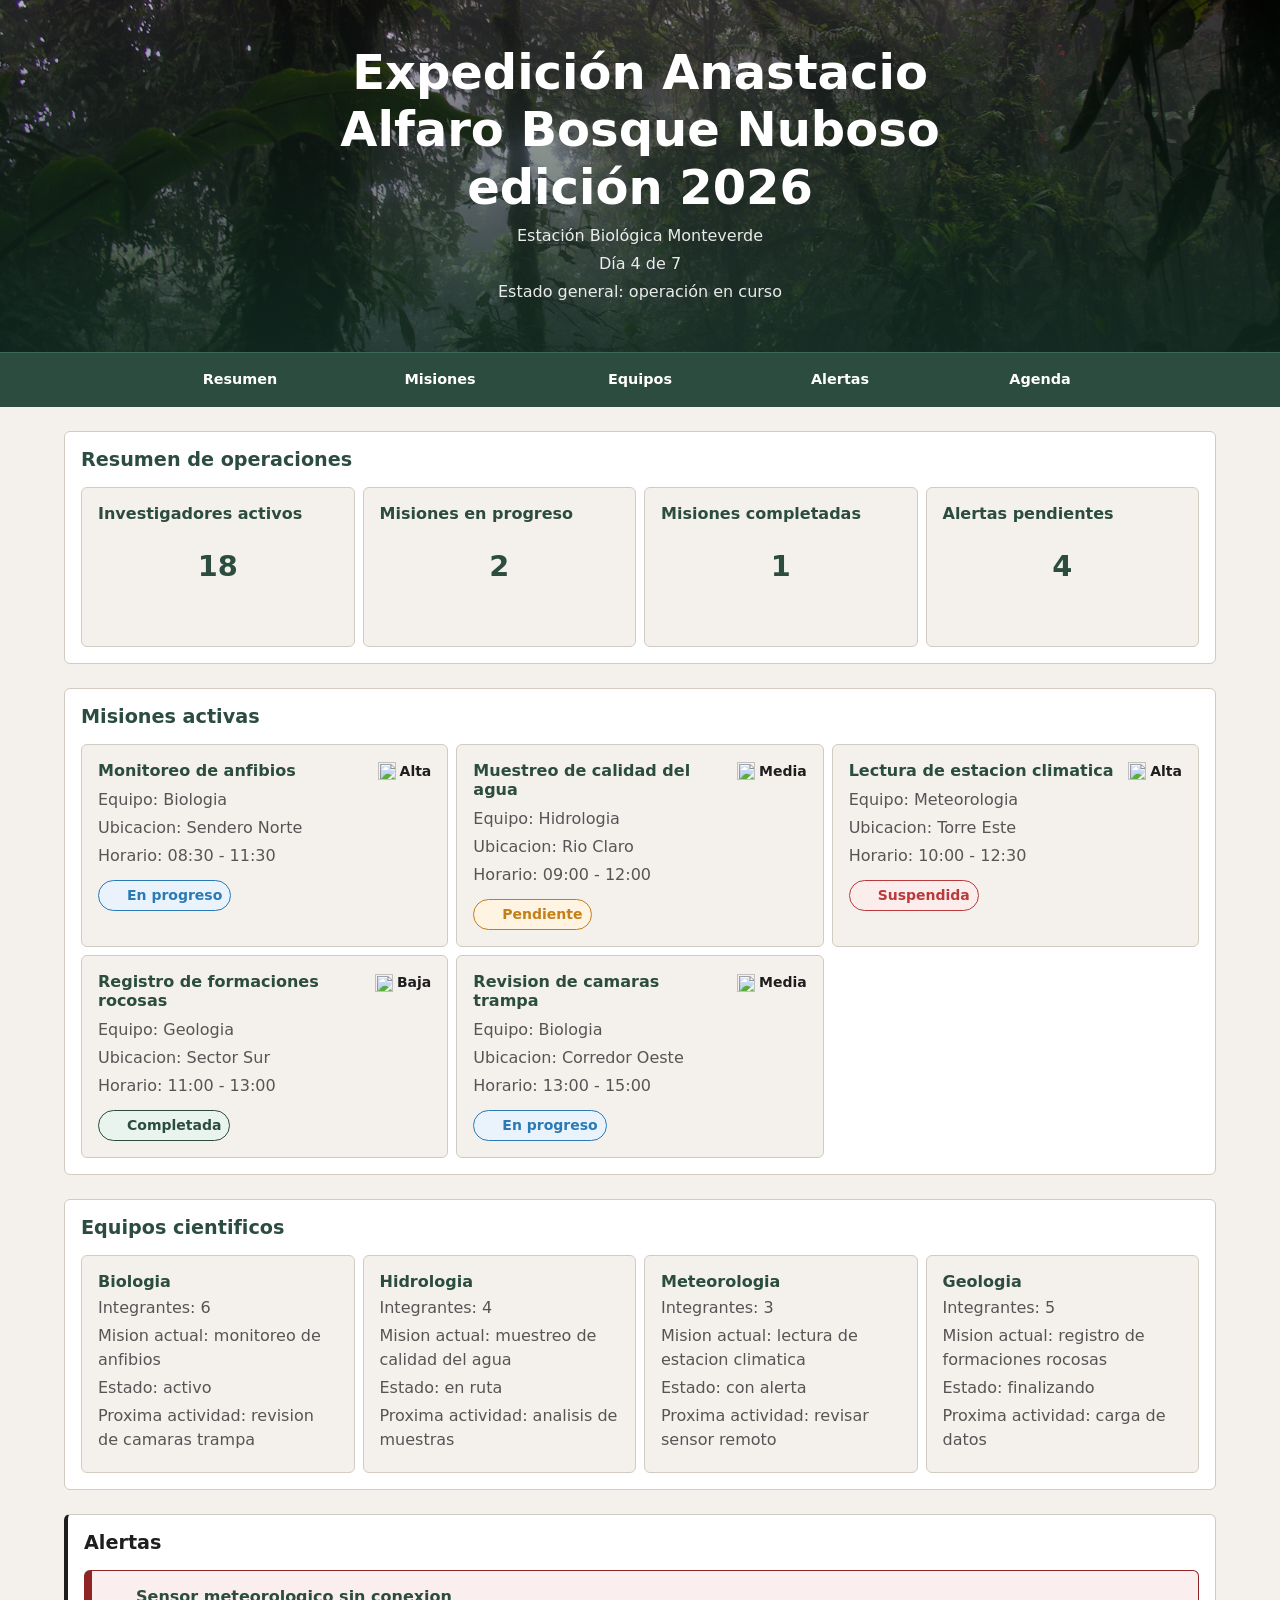
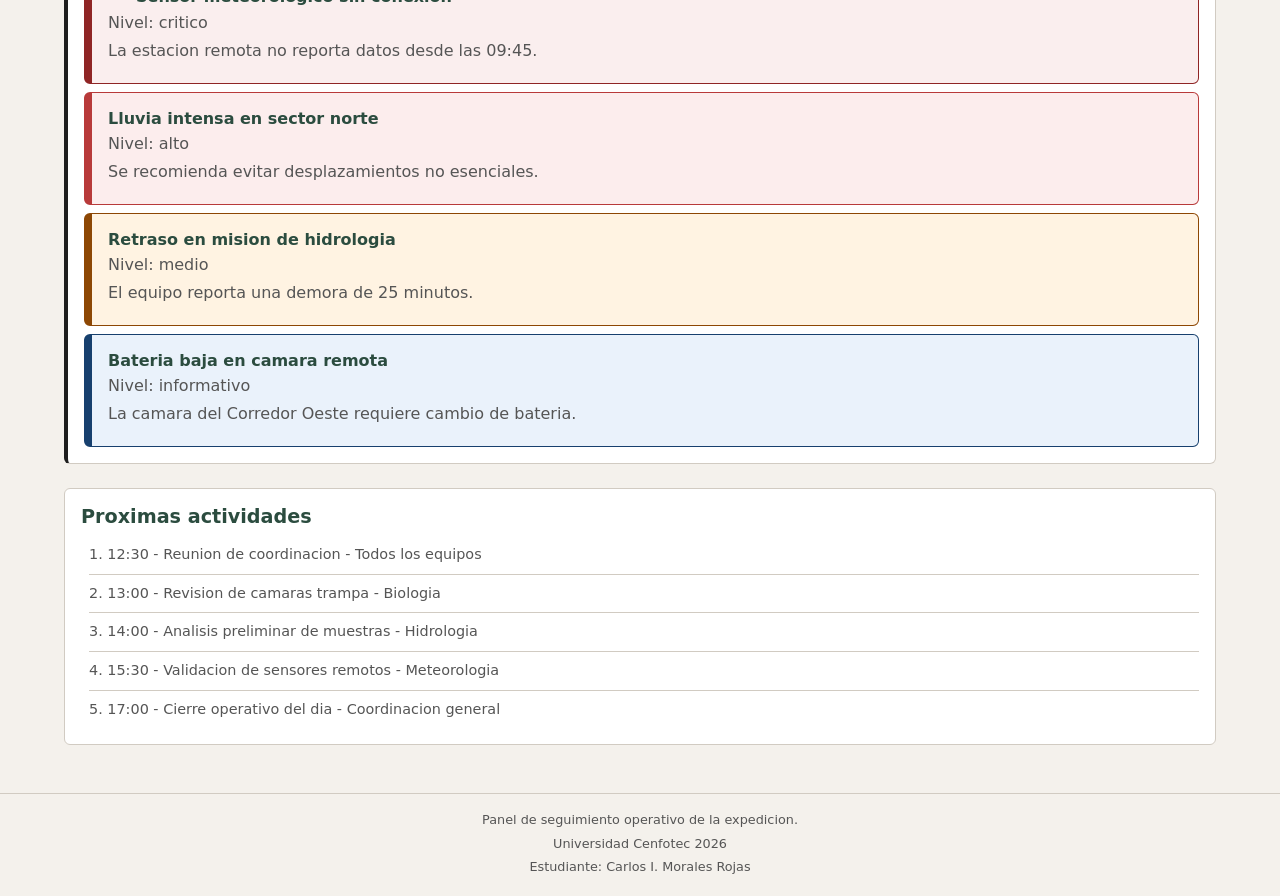
==== commit fca26ca2: "mejoras en el ribbon de menu" ====
--- a/caso1/index.html
+++ b/caso1/index.html
@@ -19,7 +19,7 @@
         <h1>Expedición Anastacio Alfaro Bosque Nuboso edición 2026</h1>
         <p>Estación Biológica Monteverde</p>
         <p>Día 4 de 7</p>
-        <p>Estado general: operación activa</p>
+        <p>Estado general: operación en curso</p>
       </div>
     </div>
 
--- a/caso1/css/estilos.css
+++ b/caso1/css/estilos.css
@@ -136,6 +136,7 @@
   z-index: 10;
   padding: var(--space-sm) var(--space-md);
   background-color: var(--color-primary);
+  border-top: 1px solid var(--color-primary-light);
 }
 
 nav ul {
@@ -143,21 +144,37 @@
   display: flex;
   justify-content: center;
   flex-wrap: wrap;
-  gap: var(--space-sm);
+  width: min(100%, 62rem);
+  gap: var(--space-sm);
+  margin: 0 auto;
+}
+
+nav li {
+  flex: 1 1 7rem;
 }
 
 nav a {
-  color: var(--color-accent);
-  font-size: 0.875rem;
-  padding: var(--space-xs) var(--space-sm);
-  border: 1px solid var(--color-accent);
-  border-radius: var(--radius);
-}
-
-nav a:hover {
+  display: block;
+  color: var(--color-surface);
+  font-size: 0.9rem;
+  font-weight: 650;
+  padding: var(--space-sm) 0.8rem;
+  border: 0;
+  border-radius: 0;
+  text-align: center;
+  transition: background-color 160ms ease, color 160ms ease;
+}
+
+nav a:hover,
+nav a:focus-visible {
   background-color: var(--color-accent);
   color: var(--color-primary);
   text-decoration: none;
+}
+
+nav a:focus-visible {
+  outline: 2px solid var(--color-surface);
+  outline-offset: 2px;
 }
 
 /* === Main: Grid mobile-first (1 columna) === */
